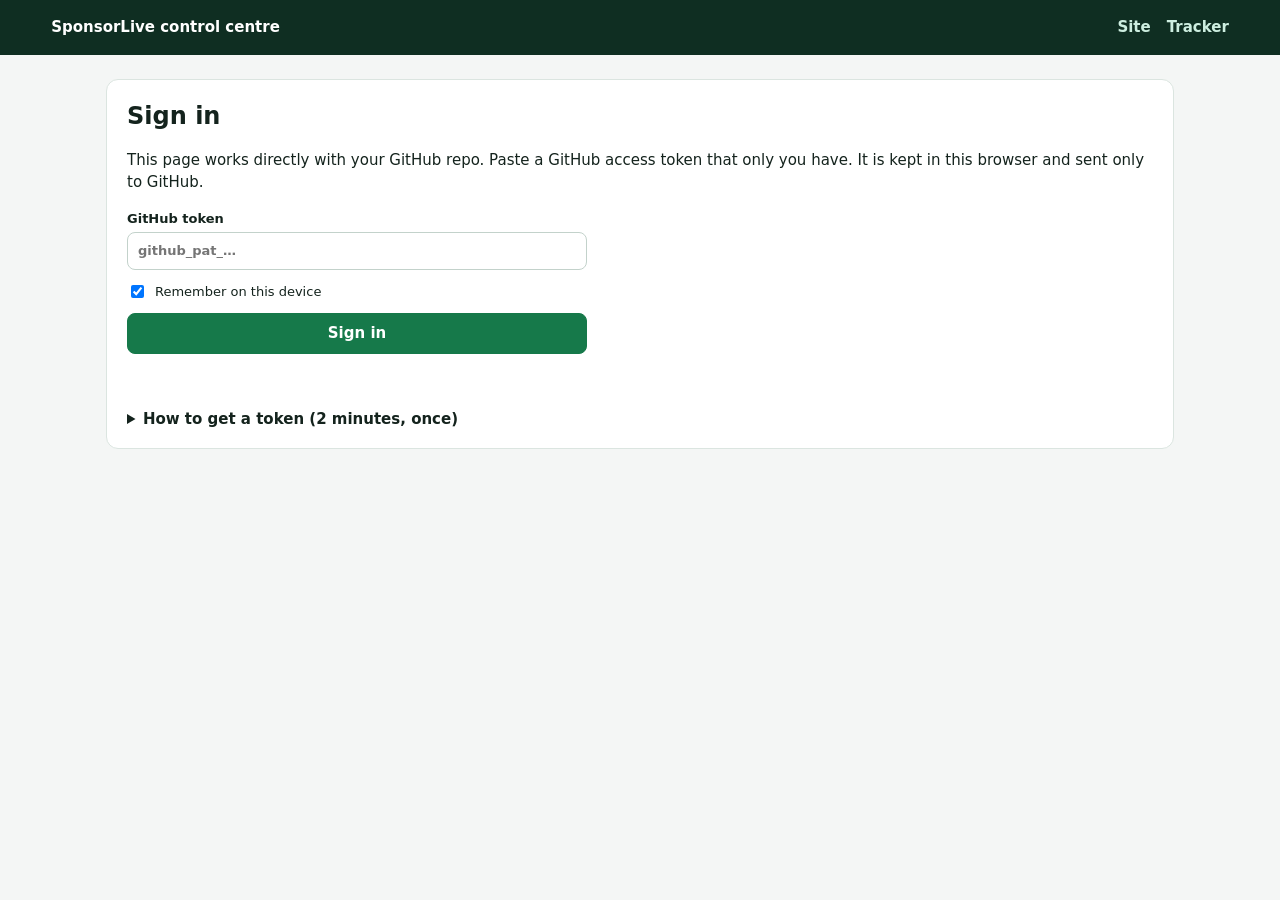
==== site/admin/index.html @ 2eb7466e "Add ownership notices" ====
<!DOCTYPE html>
<!-- SponsorLive by Advith Ashok (github.com/Advith023/sponsor-live-jobs). Copyright (c) 2026 Advith Ashok. All rights reserved. Not licensed for reuse; see LICENSE. -->
<html lang="en-GB">
<head>
<meta name="author" content="Advith Ashok">
<meta name="copyright" content="Copyright (c) 2026 Advith Ashok. All rights reserved.">
<meta charset="utf-8">
<meta name="viewport" content="width=device-width, initial-scale=1">
<meta name="robots" content="noindex, nofollow">
<title>SponsorLive control centre</title>
<link rel="icon" href="data:image/svg+xml,<svg xmlns='http://www.w3.org/2000/svg' viewBox='0 0 32 32'><circle cx='16' cy='16' r='14' fill='%2316a34a'/><circle cx='16' cy='16' r='5' fill='white'/></svg>">
<link rel="stylesheet" href="admin.css">
</head>
<body>
<header>
  <strong>SponsorLive control centre</strong>
  <nav><a href="../">Site</a><a href="../tracker/">Tracker</a><button id="signout" class="link" hidden>Sign out</button></nav>
</header>

<main>
  <!-- sign in -->
  <section id="login" class="card" hidden>
    <h1>Sign in</h1>
    <p>This page works directly with your GitHub repo. Paste a GitHub access token that only you have. It is kept in this browser and sent only to GitHub.</p>
    <form id="loginForm">
      <label>GitHub token<input id="token" type="password" autocomplete="off" required placeholder="github_pat_…"></label>
      <label class="chk"><input type="checkbox" id="remember" checked> Remember on this device</label>
      <button class="primary">Sign in</button>
      <p id="loginMsg" class="err" role="alert"></p>
    </form>
    <details>
      <summary>How to get a token (2 minutes, once)</summary>
      <ol>
        <li>On GitHub, click your picture (top right), then <b>Settings</b>.</li>
        <li>At the bottom of the left menu, click <b>Developer settings</b>, then <b>Personal access tokens</b>, then <b>Fine-grained tokens</b>.</li>
        <li>Click <b>Generate new token</b>. Name it "SponsorLive admin" and pick an expiry (90 days is sensible).</li>
        <li>Under <b>Repository access</b>, choose <b>Only select repositories</b> and pick <b>sponsor-live-jobs</b>.</li>
        <li>Under <b>Permissions</b>, set <b>Actions</b>, <b>Contents</b> and <b>Issues</b> to <b>Read and write</b>.</li>
        <li>Click <b>Generate token</b>, copy it and paste it above. Don't share it or save it anywhere public.</li>
      </ol>
    </details>
  </section>

  <div id="app" hidden>
    <p id="who" class="muted"></p>
    <nav class="jump"><a href="#sec-overview">Overview</a><a href="#sec-refresh">Refresh</a><a href="#sec-suggestions">Suggestions</a><a href="#sec-feedback">Feedback</a><a href="#sec-settings">Site settings</a><a href="#sec-companies">Companies</a></nav>

    <!-- overview -->
    <section class="card" id="sec-overview">
      <div class="bar"><h2>Overview</h2><button id="reloadAll">Reload</button></div>
      <div id="stats" class="stats"></div>
      <div id="sources" class="chips"></div>
    </section>

    <!-- refresh -->
    <section class="card" id="sec-refresh">
      <div class="bar"><h2>Refresh jobs</h2></div>
      <p class="muted">Runs automatically every day at 05:17 UK time. Run it now if you've added companies or want fresh jobs.</p>
      <div class="row">
        <label>How many new sponsors to check
          <select id="batch">
            <option value="300">Quick: 300 new sponsors (about 10 min)</option>
            <option value="1500">Medium: 1,500 (about 25 min)</option>
            <option value="8000" selected>Full: up to 8,000 (about 2 hours)</option>
          </select>
        </label>
        <button id="runNow" class="primary">Run refresh now</button>
      </div>
      <p class="muted small">Every run re-fetches all known job boards, so jobs from added companies appear even on a quick run.</p>
      <p id="runMsg" role="status"></p>
      <table class="tbl"><thead><tr><th>Started</th><th>Type</th><th>Status</th><th>Took</th><th></th></tr></thead><tbody id="runs"></tbody></table>
    </section>

    <!-- suggestions -->
    <section class="card" id="sec-suggestions">
      <div class="bar"><h2>Suggestions from visitors</h2><span id="sugCount" class="muted"></span></div>
      <p class="muted">New suggestions are tried on every refresh anyway. <b>Approve</b> keeps the company permanently. <b>Reject</b> stops it being tried. Everything stays listed with its status, and <b>Undo</b> reverses either.</p>
      <table class="tbl"><thead><tr><th>Company</th><th>Link</th><th>Platform</th><th>Status</th><th></th></tr></thead><tbody id="sugs"></tbody></table>
    </section>

    <!-- feedback -->
    <section class="card" id="sec-feedback">
      <div class="bar"><h2>Feedback from visitors</h2><span id="fbCount" class="muted"></span></div>
      <p class="muted">Anonymous notes sent from the site's "Feedback" button. Hiding one only hides it on this device.</p>
      <table class="tbl"><thead><tr><th>Sent</th><th>Feedback</th><th></th></tr></thead><tbody id="fbs"></tbody></table>
    </section>

    <!-- settings -->
    <section class="card" id="sec-settings">
      <div class="bar"><h2>Site settings</h2><a href="../" target="_blank" rel="noopener">Open site</a></div>
      <p class="muted">Change the wording, colour and links on the public site. Saving publishes the change; it's live in about a minute.</p>
      <form id="settings" class="grid">
        <label>Site name<input name="siteName" maxlength="40"></label>
        <label>Owner name (footer)<input name="ownerName" maxlength="60"></label>
        <label class="wide">Headline<input name="headline" maxlength="120"></label>
        <label class="wide">Intro text<textarea name="intro" rows="3" maxlength="400"></textarea></label>
        <label class="wide">Notice above the jobs<textarea name="notice" rows="3" maxlength="400"></textarea></label>
        <label>Brand colour<input name="brandColor" type="color"></label>
        <label>Job alerts form link (leave empty to hide)<input name="alertFormAction" type="url" placeholder="https://formspree.io/f/…"></label>
        <label>"Feature a role" contact link (leave empty to hide)<input name="featureContactUrl" placeholder="mailto:you@example.com or https://…"></label>
        <label class="wide">Google Form pre-filled link (suggestions and feedback) (see "Set up the suggestion form" below)<input name="suggestGoogleFormPrefill" type="url" placeholder="https://docs.google.com/forms/d/e/…/viewform?usp=pp_url&entry.…=COMPANY&entry.…=LINK&entry.…=FEEDBACK"></label>
        <label class="wide">Suggestions sheet, published as CSV<input name="suggestionsCsvUrl" type="url" placeholder="https://docs.google.com/spreadsheets/d/e/…/pub?output=csv"></label>
        <input type="hidden" name="suggestEndpoint">
        <div class="wide row"><button class="primary">Save and publish</button><span id="setMsg" role="status"></span></div>
      </form>
      <details>
        <summary>Set up the suggestion and feedback form (once, about 5 minutes, no login needed for visitors)</summary>
        <ol>
          <li>Go to <b>forms.google.com</b> and create a blank form called "Suggest a company".</li>
          <li>Add four questions, in this order: <b>Company name</b> (Short answer), <b>Careers page link</b> (Short answer), <b>Feedback</b> (Paragraph) and <b>Rating</b> (Rating, 1 to 5). Leave all three <b>not required</b>, and in <b>Settings</b> make sure <b>Collect email addresses</b> is off.</li>
          <li>Click the <b>⋮</b> menu (top right), then <b>Get pre-filled link</b>. Type <b>COMPANY</b>, <b>LINK</b> and <b>FEEDBACK</b> in the first three answers, click <b>Get link</b>, then <b>Copy link</b>. Paste it in the first box above and add <b>&amp;entry.NUMBER=RATING</b> for the rating question (or ask for help finding its number).</li>
          <li>In the form's <b>Responses</b> tab, click <b>Link to Sheets</b> and create a new sheet.</li>
          <li>In that sheet: <b>File</b>, <b>Share</b>, <b>Publish to web</b>. Choose the responses tab and <b>Comma-separated values (.csv)</b>, click <b>Publish</b>, and copy the link. Paste it in the second box above.</li>
          <li>Click <b>Save and publish</b>. The site's "Missing a company?" box now sends to your form, and every refresh reads the sheet.</li>
        </ol>
      </details>
    </section>

    <!-- companies -->
    <section class="card" id="sec-companies">
      <div class="bar"><h2>Companies you've added</h2><span id="seedCount" class="muted"></span></div>
      <form id="addSeed" class="row">
        <label>Company name<input name="company" required placeholder="As on the sponsor register, e.g. Monzo Bank"></label>
        <label>Careers or job board link<input name="link" type="url" required placeholder="https://…"></label>
        <button class="primary">Add</button>
      </form>
      <p id="seedMsg" role="status"></p>
      <table class="tbl"><thead><tr><th>Company</th><th>Board</th><th>Last refresh</th><th></th></tr></thead><tbody id="seeds"></tbody></table>
    </section>
  </div>
</main>
<script src="admin.js"></script>
</body>
</html>
---- site/admin/admin.css ----
/* SponsorLive by Advith Ashok (github.com/Advith023/sponsor-live-jobs). Copyright (c) 2026 Advith Ashok. All rights reserved. Not licensed for reuse; see LICENSE. */
*{box-sizing:border-box}
body{margin:0;font:15px/1.5 system-ui,-apple-system,"Segoe UI",Roboto,sans-serif;background:#f4f6f5;color:#14231d}
header{display:flex;justify-content:space-between;align-items:center;gap:12px;flex-wrap:wrap;padding:16px max(4vw,16px);background:#0f2e22;color:#fff}
header nav{display:flex;gap:16px;align-items:center}
header a,header .link{color:#cdeee0;text-decoration:none;font-weight:600}
main{max-width:1100px;margin:0 auto;padding:24px 16px 60px}
.card{background:#fff;border:1px solid #dbe5e0;border-radius:12px;padding:18px 20px;margin-bottom:18px}
h1{margin:0 0 8px;font-size:24px}h2{margin:0;font-size:19px}
.bar{display:flex;justify-content:space-between;align-items:center;gap:10px;margin-bottom:10px}
.muted{color:#5b6f66}.small{font-size:13px}.err{color:#b42318;font-weight:600}
label{display:grid;gap:4px;font-size:13px;font-weight:600}
input,select{font:inherit;padding:8px 10px;border:1px solid #c3d2cb;border-radius:8px;background:#fff;min-width:0}
.chk{display:flex;align-items:center;gap:8px;font-weight:500}
button{font:inherit;cursor:pointer;border:1px solid #c3d2cb;background:#fff;border-radius:8px;padding:8px 12px;font-weight:600;color:#14231d}
button:hover{background:#eef5f1}button:disabled{opacity:.5;cursor:default}
.primary{background:#16794a;border-color:#16794a;color:#fff}.primary:hover{background:#1b8f58}
.danger{color:#b42318}
.link{background:none;border:0;padding:0}
#loginForm{display:grid;gap:12px;max-width:460px;margin:12px 0}
details{margin-top:8px}summary{cursor:pointer;font-weight:600}
.row{display:flex;gap:12px;align-items:end;flex-wrap:wrap;margin:8px 0}
.row label{flex:1 1 220px}
.stats{display:grid;grid-template-columns:repeat(auto-fit,minmax(150px,1fr));gap:10px;margin-bottom:10px}
.stat{background:#f4f8f6;border:1px solid #e1eae5;border-radius:10px;padding:10px 12px}
.stat b{display:block;font-size:22px}.stat span{font-size:12.5px;color:#5b6f66}
.chips{display:flex;flex-wrap:wrap;gap:6px}
.chip{border:1px solid #dbe5e0;border-radius:999px;padding:3px 10px;font-size:13px;background:#fafcfb}
.tbl{width:100%;border-collapse:collapse;margin-top:8px;font-size:14px}
.tbl th,.tbl td{text-align:left;padding:8px 6px;border-bottom:1px solid #e6ede9;vertical-align:top;overflow-wrap:anywhere}
.tbl th{font-size:12px;color:#5b6f66;font-weight:700}
.tbl td:last-child{white-space:nowrap;text-align:right}
.tag{display:inline-block;border-radius:6px;padding:1px 7px;font-size:12px;font-weight:700}
.ok{background:#dcf5e7;color:#14633b}.warn{background:#fff1d6;color:#7a4b00}.bad{background:#fde3e1;color:#8f1d14}.run{background:#e1ecff;color:#1d4ed8}
@media (max-width:700px){.tbl thead{display:none}.tbl tr{display:block;border-bottom:1px solid #e6ede9;padding:6px 0}.tbl td{display:block;border:0;padding:3px 0;text-align:left!important}}
.grid{display:grid;grid-template-columns:repeat(auto-fit,minmax(260px,1fr));gap:12px}
.grid .wide{grid-column:1/-1}
textarea{font:inherit;padding:8px 10px;border:1px solid #c3d2cb;border-radius:8px;resize:vertical}
input[type=color]{height:40px;padding:4px;width:80px}
.jump{display:flex;flex-wrap:wrap;gap:8px;margin:0 0 16px;position:sticky;top:0;background:#f4f6f5;padding:8px 0;z-index:5}
.jump a{border:1px solid #c3d2cb;border-radius:999px;padding:5px 12px;background:#fff;color:#14231d;text-decoration:none;font-weight:600;font-size:14px}
.jump a:hover{background:#eef5f1}
.card{scroll-margin-top:60px}
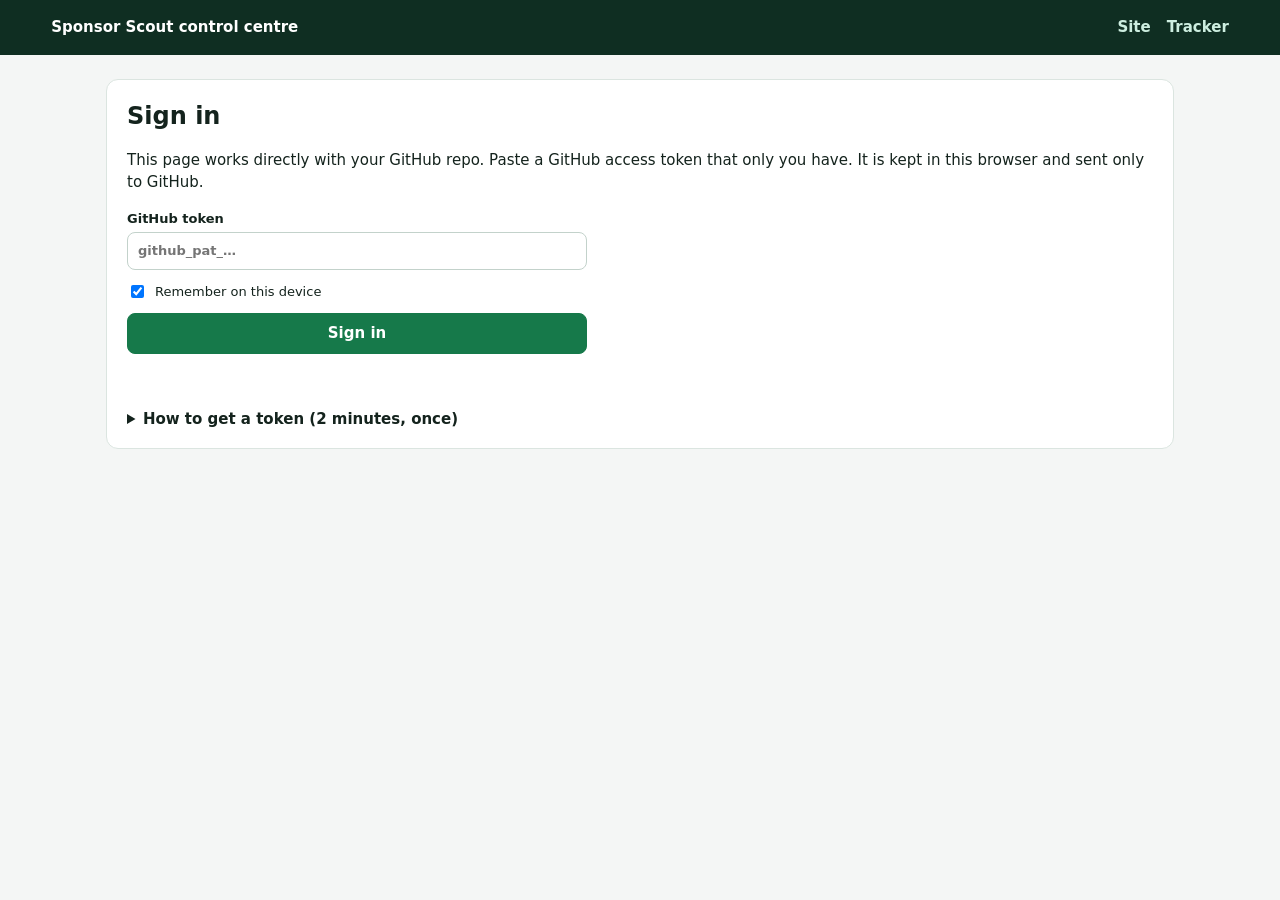
==== commit 369f8f0d: "Rename SponsorLive to Sponsor Scout (display name only; URL, storage keys and analytics code unchang" ====
--- a/site/admin/index.html
+++ b/site/admin/index.html
@@ -1,5 +1,5 @@
 <!DOCTYPE html>
-<!-- SponsorLive by Advith Ashok (github.com/Advith023/sponsor-live-jobs). Copyright (c) 2026 Advith Ashok. All rights reserved. Not licensed for reuse; see LICENSE. -->
+<!-- Sponsor Scout by Advith Ashok (github.com/Advith023/sponsor-live-jobs). Copyright (c) 2026 Advith Ashok. All rights reserved. Not licensed for reuse; see LICENSE. -->
 <html lang="en-GB">
 <head>
 <meta name="author" content="Advith Ashok">
@@ -7,13 +7,13 @@
 <meta charset="utf-8">
 <meta name="viewport" content="width=device-width, initial-scale=1">
 <meta name="robots" content="noindex, nofollow">
-<title>SponsorLive control centre</title>
+<title>Sponsor Scout control centre</title>
 <link rel="icon" href="data:image/svg+xml,<svg xmlns='http://www.w3.org/2000/svg' viewBox='0 0 32 32'><circle cx='16' cy='16' r='14' fill='%2316a34a'/><circle cx='16' cy='16' r='5' fill='white'/></svg>">
 <link rel="stylesheet" href="admin.css">
 </head>
 <body>
 <header>
-  <strong>SponsorLive control centre</strong>
+  <strong>Sponsor Scout control centre</strong>
   <nav><a href="../">Site</a><a href="../tracker/">Tracker</a><button id="signout" class="link" hidden>Sign out</button></nav>
 </header>
 
@@ -33,7 +33,7 @@
       <ol>
         <li>On GitHub, click your picture (top right), then <b>Settings</b>.</li>
         <li>At the bottom of the left menu, click <b>Developer settings</b>, then <b>Personal access tokens</b>, then <b>Fine-grained tokens</b>.</li>
-        <li>Click <b>Generate new token</b>. Name it "SponsorLive admin" and pick an expiry (90 days is sensible).</li>
+        <li>Click <b>Generate new token</b>. Name it "Sponsor Scout admin" and pick an expiry (90 days is sensible).</li>
         <li>Under <b>Repository access</b>, choose <b>Only select repositories</b> and pick <b>sponsor-live-jobs</b>.</li>
         <li>Under <b>Permissions</b>, set <b>Actions</b>, <b>Contents</b> and <b>Issues</b> to <b>Read and write</b>.</li>
         <li>Click <b>Generate token</b>, copy it and paste it above. Don't share it or save it anywhere public.</li>
@@ -55,7 +55,7 @@
     <!-- refresh -->
     <section class="card" id="sec-refresh">
       <div class="bar"><h2>Refresh jobs</h2></div>
-      <p class="muted">Runs automatically every day at 05:17 UK time. Run it now if you've added companies or want fresh jobs.</p>
+      <p class="muted">Runs automatically twice a day, at 05:17 and 13:43 UTC. Run it now if you've added companies or want fresh jobs.</p>
       <div class="row">
         <label>How many new sponsors to check
           <select id="batch">
@@ -76,6 +76,28 @@
       <div class="bar"><h2>Suggestions from visitors</h2><span id="sugCount" class="muted"></span></div>
       <p class="muted">New suggestions are tried on every refresh anyway. <b>Approve</b> keeps the company permanently. <b>Reject</b> stops it being tried. Everything stays listed with its status, and <b>Undo</b> reverses either.</p>
       <table class="tbl"><thead><tr><th>Company</th><th>Link</th><th>Platform</th><th>Status</th><th></th></tr></thead><tbody id="sugs"></tbody></table>
+    </section>
+
+    <!-- quality -->
+    <section class="card" id="sec-quality">
+      <div class="bar"><h2>Quality check</h2></div>
+      <p class="muted">Keeps roles that can't be sponsored off the site. Every decision here is saved to the repo and applies from the next refresh (twice a day, or run one from "Refresh jobs").</p>
+      <p id="qSummary" class="muted"></p>
+
+      <h3>Check a role</h3>
+      <p class="muted">Paste a job title or a job link to see whether it's shown or hidden on the site, and hide or keep it.</p>
+      <div class="qsearch"><input id="qSearch" type="search" placeholder="e.g. Beauty Expert, or https://..." aria-label="Job title or link"><button id="qSearchBtn" type="button">Check</button></div>
+      <p id="qSearchMsg" class="muted small"></p>
+      <table class="tbl"><tbody id="qSearchRows"></tbody></table>
+
+      <h3>Reported by visitors <span id="qReportCount" class="muted small"></span></h3>
+      <p class="muted">Each "Report this role" tap from the site. <b>Hide</b> hides every job ending in the title in the box (edit it first if needed). <b>Ignore</b> marks the report as checked and leaves the role on the site. <b>Undo</b> reverses either.</p>
+      <table class="tbl"><thead><tr><th>Status</th><th>Role</th><th>Company</th><th>Sent</th><th></th></tr></thead><tbody id="qReports"></tbody></table>
+
+      <h3>Titles the checks weren't sure about</h3>
+      <table class="tbl"><thead><tr><th>Now</th><th>Title</th><th>Jobs</th><th>Example</th><th></th></tr></thead><tbody id="qRows"></tbody></table>
+      <h3>Your rules</h3>
+      <table class="tbl"><tbody id="qRules"></tbody></table>
     </section>
 
     <!-- feedback -->
--- a/site/admin/admin.css
+++ b/site/admin/admin.css
@@ -1,4 +1,4 @@
-/* SponsorLive by Advith Ashok (github.com/Advith023/sponsor-live-jobs). Copyright (c) 2026 Advith Ashok. All rights reserved. Not licensed for reuse; see LICENSE. */
+/* Sponsor Scout by Advith Ashok (github.com/Advith023/sponsor-live-jobs). Copyright (c) 2026 Advith Ashok. All rights reserved. Not licensed for reuse; see LICENSE. */
 *{box-sizing:border-box}
 body{margin:0;font:15px/1.5 system-ui,-apple-system,"Segoe UI",Roboto,sans-serif;background:#f4f6f5;color:#14231d}
 header{display:flex;justify-content:space-between;align-items:center;gap:12px;flex-wrap:wrap;padding:16px max(4vw,16px);background:#0f2e22;color:#fff}
@@ -41,3 +41,5 @@
 .jump a{border:1px solid #c3d2cb;border-radius:999px;padding:5px 12px;background:#fff;color:#14231d;text-decoration:none;font-weight:600;font-size:14px}
 .jump a:hover{background:#eef5f1}
 .card{scroll-margin-top:60px}
+.qsearch{display:flex;gap:8px;margin:6px 0}.qsearch input{flex:1;min-width:0}
+input.phrase{width:12em;max-width:100%;padding:3px 6px;font-size:.85rem}
